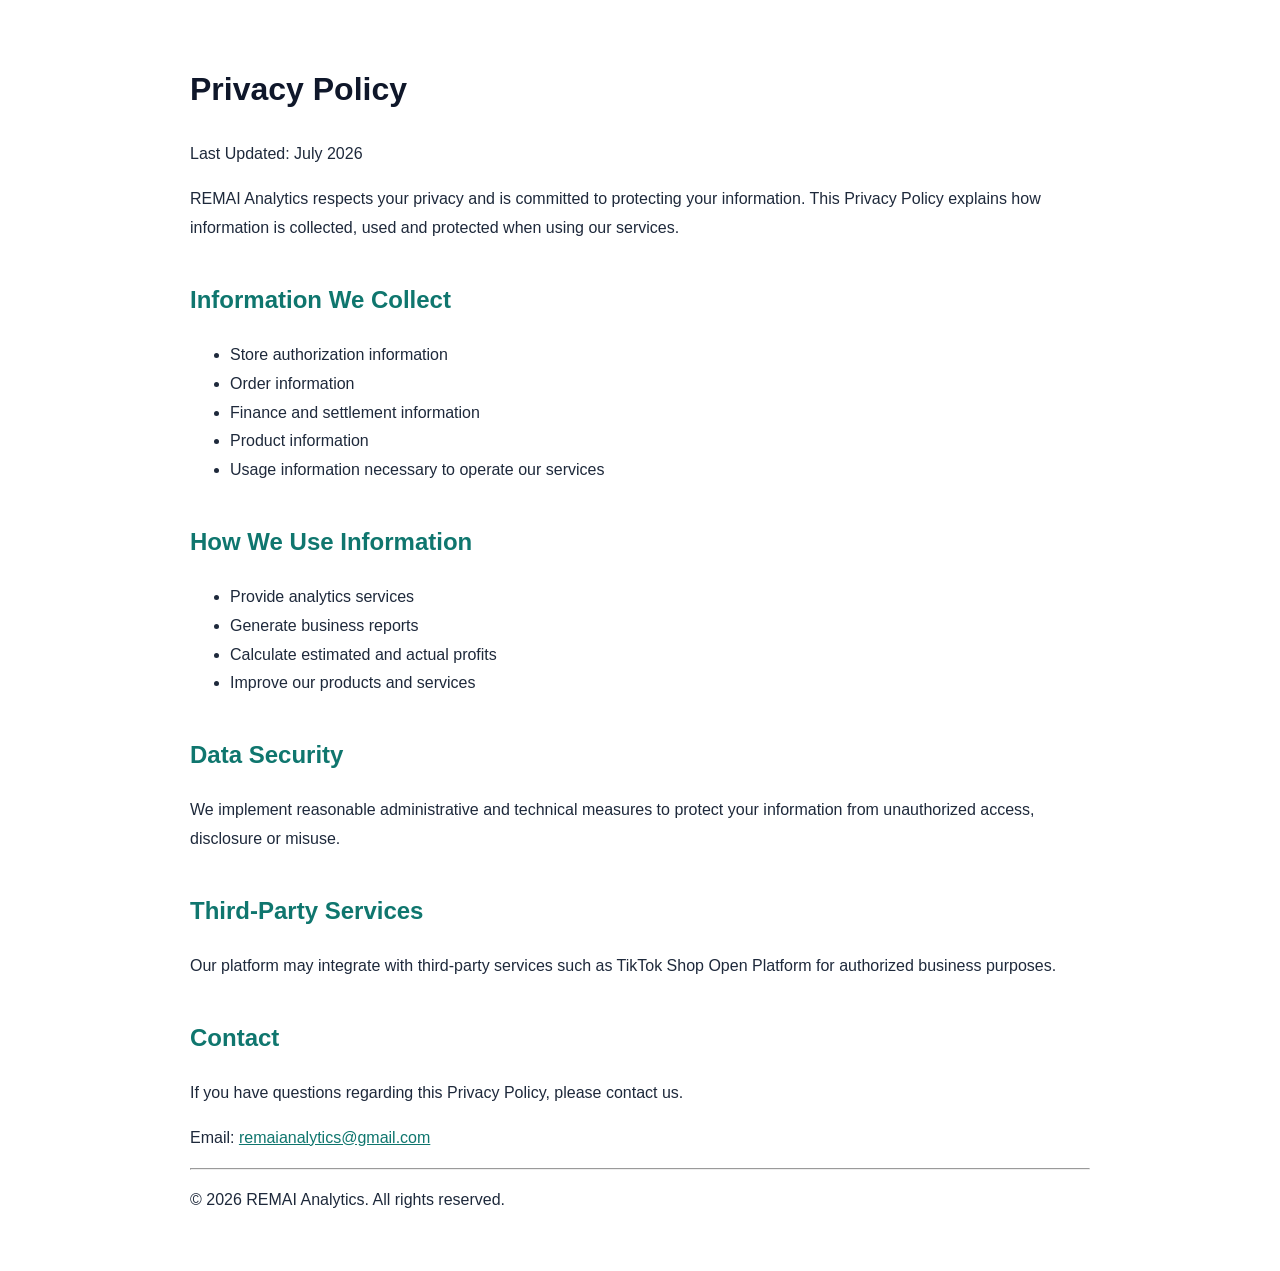
==== privacy.html @ 5edc27c2 "Create privacy.html Add Privacy Policy" ====
<!DOCTYPE html>
<html lang="en">
<head>
<meta charset="UTF-8">
<meta name="viewport" content="width=device-width, initial-scale=1.0">
<title>Privacy Policy | REMAI Analytics</title>

<style>
body{
    font-family:Arial,Helvetica,sans-serif;
    max-width:900px;
    margin:auto;
    padding:40px;
    line-height:1.8;
    color:#1e293b;
}
h1{
    color:#0f172a;
}
h2{
    margin-top:35px;
    color:#0f766e;
}
a{
    color:#0f766e;
}
</style>

</head>

<body>

<h1>Privacy Policy</h1>

<p>
Last Updated: July 2026
</p>

<p>
REMAI Analytics respects your privacy and is committed to protecting your information.
This Privacy Policy explains how information is collected, used and protected when using our services.
</p>

<h2>Information We Collect</h2>

<ul>
<li>Store authorization information</li>
<li>Order information</li>
<li>Finance and settlement information</li>
<li>Product information</li>
<li>Usage information necessary to operate our services</li>
</ul>

<h2>How We Use Information</h2>

<ul>
<li>Provide analytics services</li>
<li>Generate business reports</li>
<li>Calculate estimated and actual profits</li>
<li>Improve our products and services</li>
</ul>

<h2>Data Security</h2>

<p>
We implement reasonable administrative and technical measures to protect your information from unauthorized access, disclosure or misuse.
</p>

<h2>Third-Party Services</h2>

<p>
Our platform may integrate with third-party services such as TikTok Shop Open Platform for authorized business purposes.
</p>

<h2>Contact</h2>

<p>
If you have questions regarding this Privacy Policy, please contact us.
</p>

<p>
Email:
<a href="mailto:remaianalytics@gmail.com">
remaianalytics@gmail.com
</a>
</p>

<hr>

<p>
© 2026 REMAI Analytics. All rights reserved.
</p>

</body>
</html>
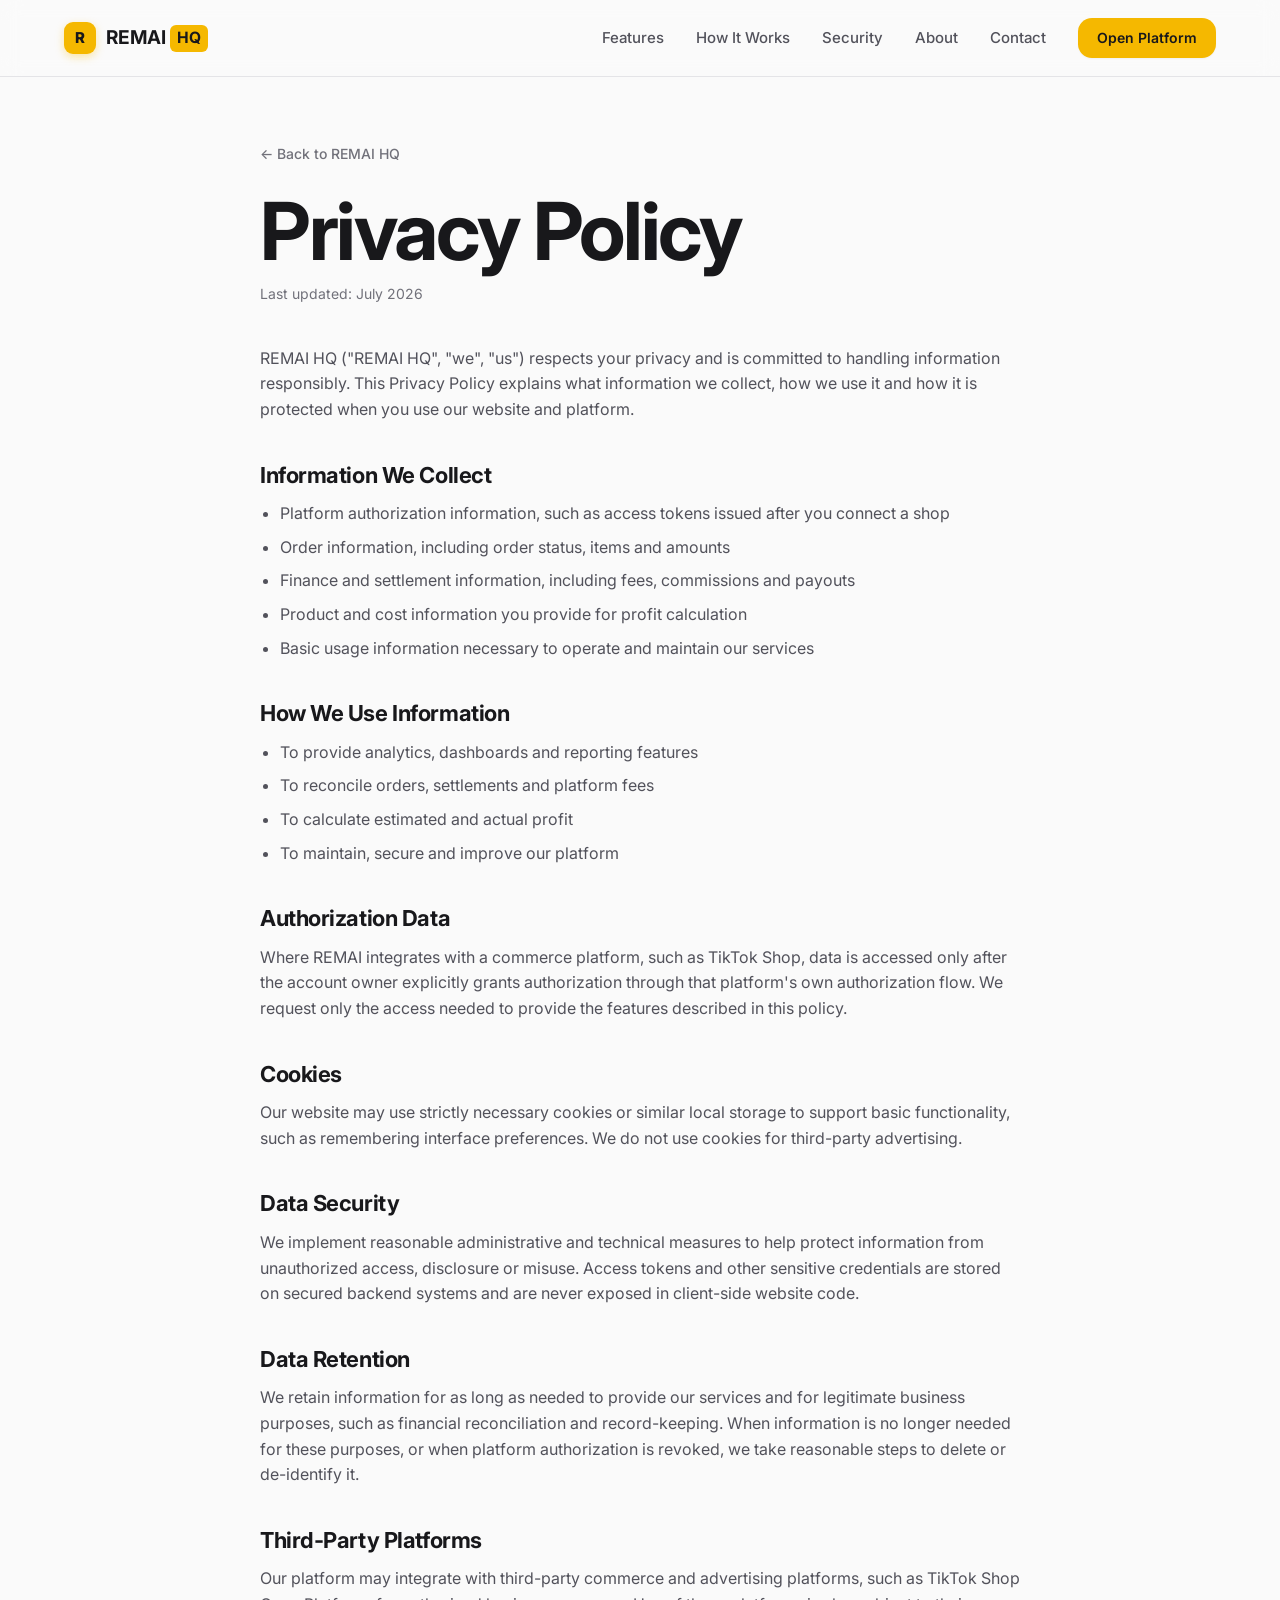
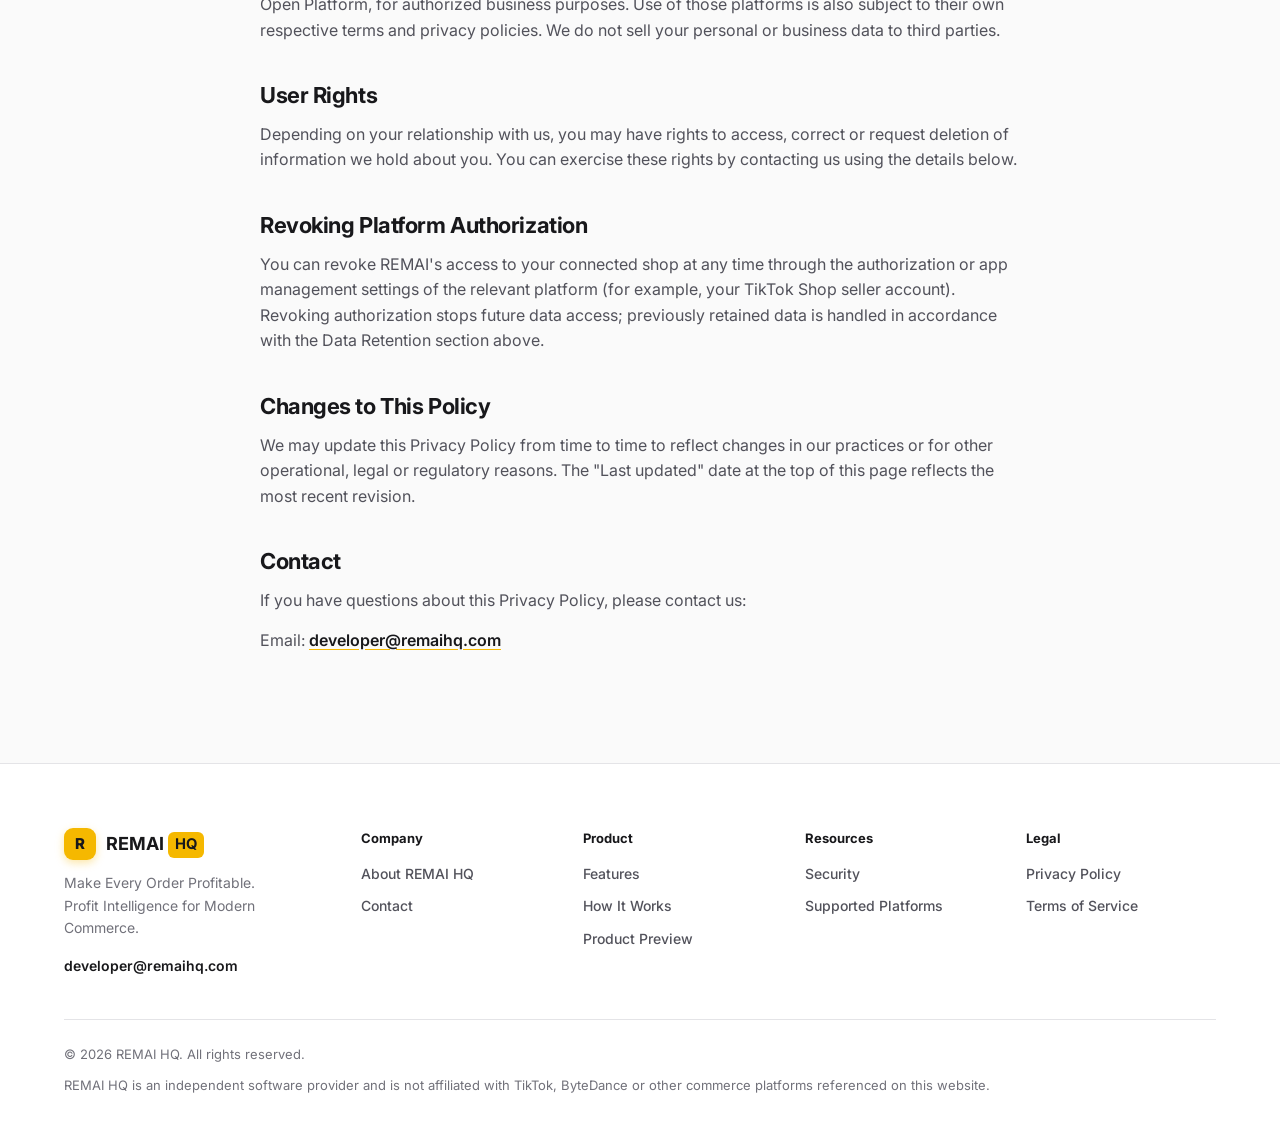
==== commit 45f1db34: "Redesign REMAI HQ corporate website" ====
--- a/privacy.html
+++ b/privacy.html
@@ -1,95 +1,206 @@
 <!DOCTYPE html>
 <html lang="en">
 <head>
-<meta charset="UTF-8">
-<meta name="viewport" content="width=device-width, initial-scale=1.0">
-<title>Privacy Policy | REMAI Analytics</title>
-
-<style>
-body{
-    font-family:Arial,Helvetica,sans-serif;
-    max-width:900px;
-    margin:auto;
-    padding:40px;
-    line-height:1.8;
-    color:#1e293b;
-}
-h1{
-    color:#0f172a;
-}
-h2{
-    margin-top:35px;
-    color:#0f766e;
-}
-a{
-    color:#0f766e;
-}
-</style>
-
+  <meta charset="UTF-8">
+  <meta name="viewport" content="width=device-width, initial-scale=1.0">
+
+  <title>Privacy Policy | REMAI HQ</title>
+  <meta name="description" content="How REMAI HQ collects, uses and protects information, including data accessed through authorized platform integrations.">
+
+  <link rel="canonical" href="https://remaihq.com/privacy.html">
+  <meta name="theme-color" content="#FAFAFA">
+  <link rel="icon" type="image/svg+xml" href="assets/img/favicon.svg">
+
+  <meta property="og:title" content="Privacy Policy | REMAI HQ">
+  <meta property="og:description" content="How REMAI HQ collects, uses and protects information, including data accessed through authorized platform integrations.">
+  <meta property="og:url" content="https://remaihq.com/privacy.html">
+  <meta property="og:type" content="website">
+  <meta property="og:site_name" content="REMAI HQ">
+
+  <link rel="preconnect" href="https://fonts.googleapis.com">
+  <link rel="preconnect" href="https://fonts.gstatic.com" crossorigin>
+  <link href="https://fonts.googleapis.com/css2?family=Inter:wght@400;500;600;700&display=swap" rel="stylesheet">
+
+  <link rel="stylesheet" href="assets/css/styles.css">
 </head>
-
 <body>
 
-<h1>Privacy Policy</h1>
-
-<p>
-Last Updated: July 2026
-</p>
-
-<p>
-REMAI Analytics respects your privacy and is committed to protecting your information.
-This Privacy Policy explains how information is collected, used and protected when using our services.
-</p>
-
-<h2>Information We Collect</h2>
-
-<ul>
-<li>Store authorization information</li>
-<li>Order information</li>
-<li>Finance and settlement information</li>
-<li>Product information</li>
-<li>Usage information necessary to operate our services</li>
-</ul>
-
-<h2>How We Use Information</h2>
-
-<ul>
-<li>Provide analytics services</li>
-<li>Generate business reports</li>
-<li>Calculate estimated and actual profits</li>
-<li>Improve our products and services</li>
-</ul>
-
-<h2>Data Security</h2>
-
-<p>
-We implement reasonable administrative and technical measures to protect your information from unauthorized access, disclosure or misuse.
-</p>
-
-<h2>Third-Party Services</h2>
-
-<p>
-Our platform may integrate with third-party services such as TikTok Shop Open Platform for authorized business purposes.
-</p>
-
-<h2>Contact</h2>
-
-<p>
-If you have questions regarding this Privacy Policy, please contact us.
-</p>
-
-<p>
-Email:
-<a href="mailto:remaianalytics@gmail.com">
-remaianalytics@gmail.com
-</a>
-</p>
-
-<hr>
-
-<p>
-© 2026 REMAI Analytics. All rights reserved.
-</p>
-
+  <header class="site-header">
+    <div class="container navbar">
+      <a href="index.html" class="brand" aria-label="REMAI HQ home">
+        <span class="brand-mark" aria-hidden="true"><span>R</span></span>
+        <span><span class="brand-word-remai">REMAI</span> <span class="brand-word-hq">HQ</span></span>
+      </a>
+
+      <nav class="nav-links" data-nav-links data-open="false" aria-label="Primary">
+        <a href="index.html#features">Features</a>
+        <a href="index.html#how-it-works">How It Works</a>
+        <a href="index.html#security">Security</a>
+        <a href="index.html#about">About</a>
+        <a href="index.html#contact">Contact</a>
+        <a href="index.html#contact" class="btn btn-primary btn-sm">Open Platform</a>
+      </nav>
+
+      <button class="nav-toggle" data-nav-toggle type="button" aria-label="Toggle navigation menu" aria-expanded="false">
+        <svg viewBox="0 0 24 24" fill="none" stroke="currentColor" stroke-width="1.75" stroke-linecap="round" aria-hidden="true">
+          <path d="M3 6h18M3 12h18M3 18h18"/>
+        </svg>
+      </button>
+    </div>
+  </header>
+
+  <main class="legal-main">
+    <div class="container">
+      <div class="legal-header">
+        <a href="index.html" class="legal-back">&larr; Back to REMAI HQ</a>
+        <h1>Privacy Policy</h1>
+        <p class="legal-updated">Last updated: July 2026</p>
+      </div>
+
+      <div class="legal-body">
+        <p>
+          REMAI HQ ("REMAI HQ", "we", "us") respects your privacy and is committed to handling
+          information responsibly. This Privacy Policy explains what information we collect, how we
+          use it and how it is protected when you use our website and platform.
+        </p>
+
+        <h2>Information We Collect</h2>
+        <ul>
+          <li>Platform authorization information, such as access tokens issued after you connect a shop</li>
+          <li>Order information, including order status, items and amounts</li>
+          <li>Finance and settlement information, including fees, commissions and payouts</li>
+          <li>Product and cost information you provide for profit calculation</li>
+          <li>Basic usage information necessary to operate and maintain our services</li>
+        </ul>
+
+        <h2>How We Use Information</h2>
+        <ul>
+          <li>To provide analytics, dashboards and reporting features</li>
+          <li>To reconcile orders, settlements and platform fees</li>
+          <li>To calculate estimated and actual profit</li>
+          <li>To maintain, secure and improve our platform</li>
+        </ul>
+
+        <h2>Authorization Data</h2>
+        <p>
+          Where REMAI integrates with a commerce platform, such as TikTok Shop, data is accessed only
+          after the account owner explicitly grants authorization through that platform's own
+          authorization flow. We request only the access needed to provide the features described in
+          this policy.
+        </p>
+
+        <h2>Cookies</h2>
+        <p>
+          Our website may use strictly necessary cookies or similar local storage to support basic
+          functionality, such as remembering interface preferences. We do not use cookies for
+          third-party advertising.
+        </p>
+
+        <h2>Data Security</h2>
+        <p>
+          We implement reasonable administrative and technical measures to help protect information
+          from unauthorized access, disclosure or misuse. Access tokens and other sensitive credentials
+          are stored on secured backend systems and are never exposed in client-side website code.
+        </p>
+
+        <h2>Data Retention</h2>
+        <p>
+          We retain information for as long as needed to provide our services and for legitimate
+          business purposes, such as financial reconciliation and record-keeping. When information is
+          no longer needed for these purposes, or when platform authorization is revoked, we take
+          reasonable steps to delete or de-identify it.
+        </p>
+
+        <h2>Third-Party Platforms</h2>
+        <p>
+          Our platform may integrate with third-party commerce and advertising platforms, such as
+          TikTok Shop Open Platform, for authorized business purposes. Use of those platforms is also
+          subject to their own respective terms and privacy policies. We do not sell your personal or
+          business data to third parties.
+        </p>
+
+        <h2>User Rights</h2>
+        <p>
+          Depending on your relationship with us, you may have rights to access, correct or request
+          deletion of information we hold about you. You can exercise these rights by contacting us
+          using the details below.
+        </p>
+
+        <h2>Revoking Platform Authorization</h2>
+        <p>
+          You can revoke REMAI's access to your connected shop at any time through the authorization or
+          app management settings of the relevant platform (for example, your TikTok Shop seller
+          account). Revoking authorization stops future data access; previously retained data is
+          handled in accordance with the Data Retention section above.
+        </p>
+
+        <h2>Changes to This Policy</h2>
+        <p>
+          We may update this Privacy Policy from time to time to reflect changes in our practices or
+          for other operational, legal or regulatory reasons. The "Last updated" date at the top of this
+          page reflects the most recent revision.
+        </p>
+
+        <h2>Contact</h2>
+        <p>If you have questions about this Privacy Policy, please contact us:</p>
+        <p>Email: <a href="mailto:developer@remaihq.com">developer@remaihq.com</a></p>
+      </div>
+    </div>
+  </main>
+
+  <footer class="site-footer">
+    <div class="container">
+      <div class="footer-top">
+        <div>
+          <div class="footer-brand-word">
+            <span class="brand-mark" aria-hidden="true"><span>R</span></span>
+            <span><span class="brand-word-remai">REMAI</span> <span class="brand-word-hq">HQ</span></span>
+          </div>
+          <div class="footer-tagline">Make Every Order Profitable.<br>Profit Intelligence for Modern Commerce.</div>
+          <a href="mailto:developer@remaihq.com" class="footer-email">developer@remaihq.com</a>
+        </div>
+
+        <div>
+          <div class="footer-col-title">Company</div>
+          <nav class="footer-col-links" aria-label="Company">
+            <a href="index.html#about">About REMAI HQ</a>
+            <a href="index.html#contact">Contact</a>
+          </nav>
+        </div>
+
+        <div>
+          <div class="footer-col-title">Product</div>
+          <nav class="footer-col-links" aria-label="Product">
+            <a href="index.html#features">Features</a>
+            <a href="index.html#how-it-works">How It Works</a>
+            <a href="index.html#preview">Product Preview</a>
+          </nav>
+        </div>
+
+        <div>
+          <div class="footer-col-title">Resources</div>
+          <nav class="footer-col-links" aria-label="Resources">
+            <a href="index.html#security">Security</a>
+            <a href="index.html#platforms">Supported Platforms</a>
+          </nav>
+        </div>
+
+        <div>
+          <div class="footer-col-title">Legal</div>
+          <nav class="footer-col-links" aria-label="Legal">
+            <a href="privacy.html">Privacy Policy</a>
+            <a href="terms.html">Terms of Service</a>
+          </nav>
+        </div>
+      </div>
+
+      <div class="footer-bottom">
+        <p>&copy; <span data-current-year>2026</span> REMAI HQ. All rights reserved.</p>
+        <p>REMAI HQ is an independent software provider and is not affiliated with TikTok, ByteDance or other commerce platforms referenced on this website.</p>
+      </div>
+    </div>
+  </footer>
+
+  <script src="assets/js/main.js"></script>
 </body>
 </html>
--- a/assets/css/styles.css
+++ b/assets/css/styles.css
@@ -0,0 +1,1410 @@
+/* ==========================================================================
+   REMAI HQ — Design system
+   Pure CSS, no build step. Variables drive the whole visual system.
+   ========================================================================== */
+
+:root {
+  /* Color */
+  --color-primary: #F5B800;
+  --color-primary-hover: #DFA700;
+  --color-primary-soft: #FFF7D6;
+
+  --color-text: #18181B;
+  --color-text-secondary: #52525B;
+  --color-text-muted: #71717A;
+
+  --color-background: #FAFAFA;
+  --color-surface: #FFFFFF;
+  --color-surface-secondary: #F4F4F5;
+
+  --color-border: #E4E4E7;
+  --color-border-strong: #D4D4D8;
+
+  --color-success: #16A34A;
+  --color-warning: #F59E0B;
+  --color-danger: #DC2626;
+
+  /* Type */
+  --font-sans: "Inter", system-ui, -apple-system, BlinkMacSystemFont, "Segoe UI", sans-serif;
+
+  /* Shape */
+  --radius-control: 10px;
+  --radius-button: 14px;
+  --radius-card: 18px;
+
+  /* Elevation */
+  --shadow-card: 0 10px 30px rgba(24, 24, 27, 0.06);
+
+  /* Motion */
+  --ease-standard: cubic-bezier(0.4, 0, 0.2, 1);
+  --duration-fast: 150ms;
+  --duration-base: 220ms;
+
+  /* Layout */
+  --container-max: 1200px;
+  --section-padding: 96px;
+  --section-padding-tight: 72px;
+  --section-padding-mobile: 72px;
+}
+
+/* ---------- Reset ---------- */
+
+*,
+*::before,
+*::after {
+  box-sizing: border-box;
+  margin: 0;
+  padding: 0;
+}
+
+html {
+  scroll-behavior: smooth;
+  -webkit-text-size-adjust: 100%;
+}
+
+@media (prefers-reduced-motion: reduce) {
+  html {
+    scroll-behavior: auto;
+  }
+
+  *,
+  *::before,
+  *::after {
+    animation-duration: 0.01ms !important;
+    animation-iteration-count: 1 !important;
+    transition-duration: 0.01ms !important;
+    scroll-behavior: auto !important;
+  }
+}
+
+body {
+  font-family: var(--font-sans);
+  color: var(--color-text);
+  background: var(--color-background);
+  line-height: 1.6;
+  font-size: 16px;
+  overflow-x: hidden;
+}
+
+img,
+svg {
+  display: block;
+  max-width: 100%;
+}
+
+a {
+  color: inherit;
+  text-decoration: none;
+}
+
+ul {
+  list-style: none;
+}
+
+button {
+  font-family: inherit;
+  cursor: pointer;
+}
+
+:focus-visible {
+  outline: 2px solid var(--color-primary-hover);
+  outline-offset: 2px;
+  border-radius: 4px;
+}
+
+/* ---------- Reveal-on-scroll ---------- */
+
+[data-animate] {
+  opacity: 0;
+  transform: translateY(16px);
+  transition: opacity var(--duration-base) var(--ease-standard), transform var(--duration-base) var(--ease-standard);
+}
+
+[data-animate].is-visible {
+  opacity: 1;
+  transform: none;
+}
+
+.card-grid-2 [data-animate]:nth-child(2),
+.card-grid-3 [data-animate]:nth-child(2),
+.card-grid-4 [data-animate]:nth-child(2) { transition-delay: 60ms; }
+.card-grid-2 [data-animate]:nth-child(3),
+.card-grid-3 [data-animate]:nth-child(3),
+.card-grid-4 [data-animate]:nth-child(3) { transition-delay: 120ms; }
+.card-grid-2 [data-animate]:nth-child(4),
+.card-grid-4 [data-animate]:nth-child(4) { transition-delay: 180ms; }
+.card-grid-4 [data-animate]:nth-child(5) { transition-delay: 240ms; }
+.card-grid-4 [data-animate]:nth-child(6) { transition-delay: 300ms; }
+.card-grid-4 [data-animate]:nth-child(7) { transition-delay: 360ms; }
+.card-grid-4 [data-animate]:nth-child(8) { transition-delay: 420ms; }
+
+@media (prefers-reduced-motion: reduce) {
+  [data-animate] {
+    opacity: 1;
+    transform: none;
+  }
+}
+
+.container {
+  width: 100%;
+  max-width: var(--container-max);
+  margin: 0 auto;
+  padding: 0 24px;
+}
+
+section {
+  padding: var(--section-padding) 0;
+}
+
+section.section-tight {
+  padding: var(--section-padding-tight) 0;
+}
+
+@media (max-width: 768px) {
+  section,
+  section.section-tight {
+    padding: var(--section-padding-mobile) 0;
+  }
+}
+
+.section-surface {
+  background: var(--color-surface);
+}
+
+.section-tint {
+  background: var(--color-surface-secondary);
+}
+
+.eyebrow {
+  display: inline-flex;
+  align-items: center;
+  gap: 8px;
+  padding: 7px 14px;
+  margin-bottom: 20px;
+  color: var(--color-text);
+  background: var(--color-primary-soft);
+  border-radius: 999px;
+  font-size: 13px;
+  font-weight: 600;
+  letter-spacing: 0.02em;
+}
+
+.section-heading {
+  max-width: 720px;
+  margin: 0 auto 56px;
+  text-align: center;
+}
+
+.section-heading .eyebrow {
+  margin-left: auto;
+  margin-right: auto;
+}
+
+.section-heading p {
+  margin-top: 16px;
+  color: var(--color-text-secondary);
+  font-size: 18px;
+}
+
+h1,
+h2,
+h3,
+h4 {
+  font-weight: 700;
+  letter-spacing: -0.02em;
+  color: var(--color-text);
+}
+
+h1 {
+  font-size: clamp(48px, 7vw, 80px);
+  line-height: 1.05;
+  letter-spacing: -0.03em;
+}
+
+h2 {
+  font-size: clamp(32px, 5vw, 52px);
+  line-height: 1.12;
+}
+
+h3 {
+  font-size: 20px;
+  line-height: 1.3;
+}
+
+p {
+  color: var(--color-text-secondary);
+}
+
+/* ---------- Buttons ---------- */
+
+.btn {
+  display: inline-flex;
+  align-items: center;
+  justify-content: center;
+  gap: 8px;
+  height: 48px;
+  padding: 0 24px;
+  border-radius: var(--radius-button);
+  border: 1px solid transparent;
+  font-size: 15px;
+  font-weight: 600;
+  white-space: nowrap;
+  box-shadow: 0 1px 2px rgba(24, 24, 27, 0.04);
+  transition: transform var(--duration-fast) var(--ease-standard),
+    background-color var(--duration-fast) var(--ease-standard),
+    border-color var(--duration-fast) var(--ease-standard),
+    box-shadow var(--duration-fast) var(--ease-standard);
+}
+
+.btn:active {
+  transform: translateY(0);
+}
+
+.btn-primary {
+  color: var(--color-text);
+  background: var(--color-primary);
+}
+
+.btn-primary:hover {
+  background: var(--color-primary-hover);
+  transform: translateY(-2px);
+  box-shadow: 0 12px 24px rgba(223, 167, 0, 0.32);
+}
+
+.btn-secondary {
+  color: var(--color-text);
+  background: var(--color-surface);
+  border-color: var(--color-border-strong);
+}
+
+.btn-secondary:hover {
+  border-color: var(--color-text-muted);
+  transform: translateY(-2px);
+  box-shadow: 0 10px 22px rgba(24, 24, 27, 0.09);
+}
+
+.btn-sm {
+  height: 40px;
+  padding: 0 18px;
+  font-size: 14px;
+}
+
+/* ---------- Header / Nav ---------- */
+
+.site-header {
+  position: sticky;
+  top: 0;
+  z-index: 100;
+  background: rgba(250, 250, 250, 0.82);
+  backdrop-filter: blur(10px);
+  -webkit-backdrop-filter: blur(10px);
+  border-bottom: 1px solid var(--color-border);
+}
+
+.navbar {
+  display: flex;
+  align-items: center;
+  justify-content: space-between;
+  gap: 20px;
+  min-height: 76px;
+}
+
+.brand {
+  display: flex;
+  align-items: center;
+  gap: 10px;
+  font-size: 19px;
+  font-weight: 700;
+  letter-spacing: -0.01em;
+  transition: opacity var(--duration-fast) var(--ease-standard);
+}
+
+.brand:hover {
+  opacity: 0.85;
+}
+
+.brand-mark {
+  width: 32px;
+  height: 32px;
+  border-radius: 9px;
+  background: var(--color-primary);
+  display: grid;
+  place-items: center;
+  flex-shrink: 0;
+  box-shadow: 0 3px 8px rgba(245, 184, 0, 0.35);
+}
+
+.brand-mark span {
+  color: var(--color-text);
+  font-size: 15px;
+  font-weight: 800;
+}
+
+.brand-word-remai {
+  color: var(--color-text);
+}
+
+.brand-word-hq {
+  display: inline-flex;
+  align-items: center;
+  padding: 1px 7px;
+  color: var(--color-text);
+  background: var(--color-primary);
+  border-radius: 6px;
+  font-size: 0.82em;
+  vertical-align: middle;
+}
+
+.nav-links {
+  display: flex;
+  align-items: center;
+  gap: 32px;
+}
+
+.nav-links a:not(.btn) {
+  color: var(--color-text-secondary);
+  font-size: 15px;
+  font-weight: 500;
+  transition: color 0.15s ease;
+}
+
+.nav-links a:not(.btn):hover {
+  color: var(--color-text);
+}
+
+.nav-actions {
+  display: flex;
+  align-items: center;
+  gap: 28px;
+}
+
+.nav-toggle {
+  display: none;
+  align-items: center;
+  justify-content: center;
+  width: 42px;
+  height: 42px;
+  background: transparent;
+  border: 1px solid var(--color-border);
+  border-radius: var(--radius-control);
+}
+
+.nav-toggle svg {
+  width: 20px;
+  height: 20px;
+}
+
+@media (max-width: 900px) {
+  .nav-links {
+    position: absolute;
+    top: 76px;
+    left: 0;
+    right: 0;
+    flex-direction: column;
+    align-items: stretch;
+    gap: 2px;
+    padding: 12px;
+    background: var(--color-surface);
+    border-bottom: 1px solid var(--color-border);
+    box-shadow: var(--shadow-card);
+    transform-origin: top;
+    transform: scaleY(0);
+    opacity: 0;
+    pointer-events: none;
+    transition: transform 0.18s ease, opacity 0.18s ease;
+  }
+
+  .nav-links[data-open="true"] {
+    transform: scaleY(1);
+    opacity: 1;
+    pointer-events: auto;
+  }
+
+  .nav-links a:not(.btn) {
+    padding: 12px 10px;
+    border-radius: var(--radius-control);
+  }
+
+  .nav-links a:not(.btn):hover {
+    background: var(--color-surface-secondary);
+  }
+
+  .nav-links .btn {
+    margin: 8px 10px 4px;
+  }
+
+  .nav-toggle {
+    display: inline-flex;
+  }
+}
+
+/* ---------- Hero ---------- */
+
+.hero {
+  position: relative;
+  padding-top: 88px;
+  overflow: hidden;
+}
+
+.hero::before,
+.hero::after {
+  content: "";
+  position: absolute;
+  z-index: 0;
+  pointer-events: none;
+}
+
+.hero::before {
+  inset: 0;
+  background-image:
+    radial-gradient(circle at 84% 6%, rgba(245, 184, 0, 0.13), transparent 40%),
+    radial-gradient(circle at 4% 65%, rgba(24, 24, 27, 0.05), transparent 46%),
+    linear-gradient(160deg, rgba(245, 184, 0, 0.05), transparent 60%),
+    linear-gradient(var(--color-border) 1px, transparent 1px),
+    linear-gradient(90deg, var(--color-border) 1px, transparent 1px);
+  background-size: auto, auto, auto, 64px 64px, 64px 64px;
+  -webkit-mask-image: linear-gradient(to bottom, black, transparent 85%);
+  mask-image: linear-gradient(to bottom, black, transparent 85%);
+  opacity: 0.55;
+}
+
+.hero::after {
+  top: -40px;
+  right: -60px;
+  width: 55%;
+  height: 70%;
+  background-image: radial-gradient(rgba(24, 24, 27, 0.09) 1px, transparent 1px);
+  background-size: 16px 16px;
+  -webkit-mask-image: radial-gradient(circle at 75% 20%, black, transparent 70%);
+  mask-image: radial-gradient(circle at 75% 20%, black, transparent 70%);
+  opacity: 0.4;
+}
+
+.hero-grid {
+  position: relative;
+  z-index: 1;
+  display: grid;
+  grid-template-columns: 1.05fr 0.95fr;
+  align-items: center;
+  gap: 56px;
+}
+
+.hero-copy .eyebrow {
+  margin-bottom: 18px;
+}
+
+.hero-copy h1 {
+  margin-bottom: 26px;
+}
+
+.hero-copy p.lede {
+  max-width: 560px;
+  margin: 0 0 40px;
+  font-size: 18px;
+  line-height: 1.65;
+  color: var(--color-text-secondary);
+}
+
+.hero-actions {
+  display: flex;
+  flex-wrap: wrap;
+  gap: 12px;
+  margin-bottom: 30px;
+}
+
+.hero-note {
+  display: flex;
+  align-items: center;
+  gap: 8px;
+  color: var(--color-text-muted);
+  font-size: 14px;
+}
+
+.hero-note::before {
+  content: "";
+  width: 6px;
+  height: 6px;
+  border-radius: 50%;
+  background: var(--color-primary);
+  flex-shrink: 0;
+}
+
+/* ---------- Dashboard preview (hero) ---------- */
+
+.dashboard-card {
+  position: relative;
+  padding: 20px;
+  background: var(--color-text);
+  border-radius: 22px;
+  box-shadow: 0 30px 60px rgba(24, 24, 27, 0.18);
+}
+
+.dashboard-chrome {
+  display: flex;
+  align-items: center;
+  justify-content: space-between;
+  margin-bottom: 16px;
+}
+
+.dashboard-dots {
+  display: flex;
+  gap: 6px;
+}
+
+.dashboard-dots span {
+  width: 9px;
+  height: 9px;
+  border-radius: 50%;
+  background: rgba(255, 255, 255, 0.22);
+}
+
+.dashboard-tag {
+  padding: 4px 10px;
+  color: var(--color-primary);
+  background: rgba(245, 184, 0, 0.14);
+  border-radius: 999px;
+  font-size: 11px;
+  font-weight: 700;
+  letter-spacing: 0.04em;
+  text-transform: uppercase;
+}
+
+.dashboard-panel {
+  padding: 20px;
+  background: var(--color-surface);
+  border-radius: 15px;
+}
+
+.dashboard-panel-title {
+  margin-bottom: 16px;
+  font-size: 15px;
+  font-weight: 700;
+  color: var(--color-text);
+}
+
+.metric-grid {
+  display: grid;
+  grid-template-columns: repeat(2, 1fr);
+  gap: 10px;
+}
+
+.metric-tile {
+  padding: 14px;
+  background: var(--color-surface-secondary);
+  border: 1px solid var(--color-border);
+  border-radius: 12px;
+}
+
+.metric-label {
+  color: var(--color-text-muted);
+  font-size: 11px;
+  font-weight: 600;
+  letter-spacing: 0.03em;
+  text-transform: uppercase;
+}
+
+.metric-value {
+  margin-top: 6px;
+  font-size: 19px;
+  font-weight: 700;
+  color: var(--color-text);
+}
+
+.metric-value.is-positive {
+  color: var(--color-success);
+}
+
+.metric-trend {
+  display: inline-flex;
+  align-items: center;
+  gap: 3px;
+  margin-top: 6px;
+  font-size: 12px;
+  font-weight: 700;
+}
+
+.metric-trend svg {
+  width: 11px;
+  height: 11px;
+}
+
+.metric-trend.is-good {
+  color: var(--color-success);
+}
+
+.metric-trend.is-bad {
+  color: var(--color-danger);
+}
+
+.metric-period {
+  display: inline-flex;
+  margin-top: 6px;
+  padding: 2px 8px;
+  color: var(--color-text-secondary);
+  background: var(--color-primary-soft);
+  border-radius: 999px;
+  font-size: 11px;
+  font-weight: 600;
+}
+
+.mini-chart {
+  display: flex;
+  align-items: flex-end;
+  gap: 6px;
+  height: 84px;
+  margin-top: 12px;
+  padding: 14px;
+  background: var(--color-surface-secondary);
+  border: 1px solid var(--color-border);
+  border-radius: 12px;
+}
+
+.mini-chart .bar {
+  flex: 1;
+  min-width: 6px;
+  background: var(--color-primary);
+  border-radius: 4px 4px 1px 1px;
+  opacity: 0.85;
+}
+
+.mini-chart .bar:last-child {
+  opacity: 1;
+}
+
+/* ---------- Value / capability cards ---------- */
+
+.card-grid-3 {
+  display: grid;
+  grid-template-columns: repeat(3, 1fr);
+  gap: 20px;
+}
+
+.card-grid-4 {
+  display: grid;
+  grid-template-columns: repeat(4, 1fr);
+  gap: 20px;
+}
+
+.card {
+  padding: 28px;
+  background: var(--color-surface);
+  border: 1px solid var(--color-border);
+  border-radius: var(--radius-card);
+  box-shadow: var(--shadow-card);
+  transition: transform 0.15s ease, box-shadow 0.15s ease;
+}
+
+.card:hover {
+  transform: translateY(-3px);
+  box-shadow: 0 16px 36px rgba(24, 24, 27, 0.09);
+}
+
+.card-icon {
+  width: 44px;
+  height: 44px;
+  display: grid;
+  place-items: center;
+  margin-bottom: 18px;
+  background: var(--color-primary-soft);
+  border-radius: 12px;
+  color: var(--color-text);
+  box-shadow: inset 0 0 0 1px rgba(245, 184, 0, 0.18);
+}
+
+.card-icon svg {
+  width: 22px;
+  height: 22px;
+}
+
+.card h3 {
+  margin-bottom: 8px;
+}
+
+.card p {
+  font-size: 15px;
+}
+
+/* ---------- How it works ---------- */
+
+.flow {
+  display: flex;
+  align-items: flex-start;
+}
+
+.flow-step {
+  position: relative;
+  flex: 1;
+  min-width: 0;
+  padding: 0 8px;
+  text-align: center;
+}
+
+.flow-connector {
+  position: relative;
+  flex: 0 0 44px;
+  height: 46px;
+  margin-top: 0;
+  display: flex;
+  align-items: center;
+  justify-content: center;
+}
+
+.flow-connector::before {
+  content: "";
+  position: absolute;
+  left: 0;
+  right: 0;
+  top: 50%;
+  height: 1px;
+  background: var(--color-border-strong);
+}
+
+.flow-connector svg {
+  position: relative;
+  z-index: 1;
+  width: 15px;
+  height: 15px;
+  padding: 2px;
+  background: var(--color-surface);
+  color: var(--color-border-strong);
+}
+
+.flow-node {
+  position: relative;
+  z-index: 1;
+  width: 46px;
+  height: 46px;
+  margin: 0 auto 18px;
+  display: grid;
+  place-items: center;
+  background: var(--color-surface);
+  border: 1px solid var(--color-border-strong);
+  border-radius: 50%;
+  font-weight: 700;
+  font-size: 15px;
+  color: var(--color-text);
+}
+
+.flow-step.is-core .flow-node {
+  color: var(--color-text);
+  background: var(--color-primary);
+  border-color: var(--color-primary);
+}
+
+.flow-step h4 {
+  margin-bottom: 8px;
+  font-size: 15px;
+  font-weight: 700;
+}
+
+.flow-step p {
+  font-size: 13px;
+  color: var(--color-text-muted);
+}
+
+@media (max-width: 900px) {
+  .flow {
+    flex-direction: column;
+    align-items: center;
+    max-width: 360px;
+    margin: 0 auto;
+  }
+
+  .flow-step {
+    width: 100%;
+    padding: 0;
+  }
+
+  .flow-connector {
+    flex: 0 0 32px;
+    width: 46px;
+    height: 32px;
+  }
+
+  .flow-connector::before {
+    left: 50%;
+    right: auto;
+    top: 0;
+    bottom: 0;
+    width: 1px;
+    height: 100%;
+  }
+
+  .flow-connector svg {
+    transform: rotate(90deg);
+  }
+}
+
+/* ---------- Product preview mock ---------- */
+
+.preview-shell {
+  display: grid;
+  grid-template-columns: 220px 1fr;
+  background: var(--color-surface);
+  border: 1px solid var(--color-border);
+  border-radius: var(--radius-card);
+  box-shadow: var(--shadow-card);
+  overflow: hidden;
+}
+
+.preview-sidebar {
+  padding: 20px 14px;
+  background: var(--color-surface-secondary);
+  border-right: 1px solid var(--color-border);
+}
+
+.preview-sidebar-item {
+  padding: 10px 12px;
+  margin-bottom: 4px;
+  border-radius: var(--radius-control);
+  font-size: 14px;
+  font-weight: 500;
+  color: var(--color-text-secondary);
+}
+
+.preview-sidebar-item.is-active {
+  color: var(--color-text);
+  background: var(--color-surface);
+  font-weight: 600;
+  box-shadow: var(--shadow-card);
+}
+
+.preview-main {
+  min-width: 0;
+  padding: 22px;
+}
+
+.preview-toolbar {
+  display: flex;
+  flex-wrap: wrap;
+  gap: 10px;
+  margin-bottom: 20px;
+}
+
+.preview-chip {
+  padding: 8px 14px;
+  background: var(--color-surface-secondary);
+  border: 1px solid var(--color-border);
+  border-radius: 999px;
+  font-size: 13px;
+  font-weight: 500;
+  color: var(--color-text-secondary);
+}
+
+.preview-grid {
+  display: grid;
+  grid-template-columns: repeat(4, 1fr);
+  gap: 12px;
+}
+
+.preview-tile {
+  padding: 16px;
+  background: var(--color-surface);
+  border: 1px solid var(--color-border);
+  border-radius: 14px;
+}
+
+.preview-tile.span-2 {
+  grid-column: span 2;
+}
+
+.preview-health {
+  display: flex;
+  align-items: center;
+  gap: 14px;
+  grid-column: 1 / -1;
+  padding: 18px;
+  background: var(--color-primary-soft);
+  border: 1px solid var(--color-border);
+  border-radius: 14px;
+}
+
+.preview-health-ring {
+  width: 52px;
+  height: 52px;
+  border-radius: 50%;
+  flex-shrink: 0;
+  background: conic-gradient(var(--color-primary-hover) 0 78%, rgba(24, 24, 27, 0.08) 0 100%);
+  display: grid;
+  place-items: center;
+}
+
+.preview-health-ring span {
+  width: 38px;
+  height: 38px;
+  border-radius: 50%;
+  background: var(--color-surface);
+  display: grid;
+  place-items: center;
+  font-size: 12px;
+  font-weight: 700;
+  color: var(--color-text);
+}
+
+.preview-health-label {
+  font-size: 13px;
+  font-weight: 600;
+  color: var(--color-text-secondary);
+}
+
+.preview-health-value {
+  font-size: 15px;
+  font-weight: 700;
+  color: var(--color-text);
+}
+
+.sparkline {
+  margin-top: 8px;
+}
+
+.sparkline svg {
+  width: 100%;
+  height: 22px;
+}
+
+.preview-table-wrap {
+  margin-top: 12px;
+  padding: 16px;
+  background: var(--color-surface);
+  border: 1px solid var(--color-border);
+  border-radius: 14px;
+  overflow-x: auto;
+}
+
+.preview-table-title {
+  margin-bottom: 12px;
+  font-size: 13px;
+  font-weight: 700;
+  color: var(--color-text);
+}
+
+.preview-table {
+  width: 100%;
+  min-width: 480px;
+  border-collapse: collapse;
+  font-size: 13px;
+}
+
+.preview-table th {
+  padding: 0 10px 10px;
+  text-align: left;
+  color: var(--color-text-muted);
+  font-size: 11px;
+  font-weight: 600;
+  letter-spacing: 0.03em;
+  text-transform: uppercase;
+  border-bottom: 1px solid var(--color-border);
+}
+
+.preview-table td {
+  padding: 10px;
+  color: var(--color-text-secondary);
+  border-bottom: 1px solid var(--color-border);
+  white-space: nowrap;
+}
+
+.preview-table tr:last-child td {
+  border-bottom: none;
+}
+
+.preview-table td:first-child,
+.preview-table td:nth-child(3) {
+  color: var(--color-text);
+  font-weight: 600;
+}
+
+.status-pill {
+  display: inline-flex;
+  align-items: center;
+  padding: 3px 10px;
+  border-radius: 999px;
+  font-size: 12px;
+  font-weight: 600;
+}
+
+.status-pill.is-good {
+  color: var(--color-success);
+  background: rgba(22, 163, 74, 0.1);
+}
+
+.status-pill.is-warn {
+  color: #92650a;
+  background: rgba(245, 184, 0, 0.16);
+}
+
+.status-pill.is-bad {
+  color: var(--color-danger);
+  background: rgba(220, 38, 38, 0.1);
+}
+
+.preview-caption {
+  margin-top: 20px;
+  text-align: center;
+  font-size: 15px;
+  color: var(--color-text-muted);
+}
+
+@media (max-width: 900px) {
+  .preview-shell {
+    grid-template-columns: 1fr;
+  }
+
+  .preview-sidebar {
+    display: flex;
+    flex-wrap: wrap;
+    gap: 6px;
+    border-right: none;
+    border-bottom: 1px solid var(--color-border);
+  }
+
+  .preview-sidebar-item {
+    margin-bottom: 0;
+  }
+
+  .preview-grid {
+    grid-template-columns: repeat(2, 1fr);
+  }
+
+  .preview-tile.span-2 {
+    grid-column: span 2;
+  }
+}
+
+@media (max-width: 480px) {
+  .preview-grid {
+    grid-template-columns: 1fr;
+  }
+
+  .preview-tile.span-2 {
+    grid-column: span 1;
+  }
+}
+
+/* ---------- Platform badges ---------- */
+
+.platform-row {
+  display: flex;
+  flex-wrap: wrap;
+  justify-content: center;
+  gap: 14px;
+  margin: 40px 0 32px;
+}
+
+.platform-badge {
+  display: inline-flex;
+  align-items: center;
+  gap: 8px;
+  padding: 12px 20px;
+  background: var(--color-surface);
+  border: 1px solid var(--color-border);
+  border-radius: 999px;
+  font-weight: 600;
+  font-size: 15px;
+}
+
+.platform-badge .future {
+  padding: 3px 9px;
+  color: var(--color-text-muted);
+  background: var(--color-surface-secondary);
+  border-radius: 999px;
+  font-size: 11px;
+  font-weight: 700;
+  letter-spacing: 0.03em;
+  text-transform: uppercase;
+}
+
+.centered-copy {
+  max-width: 720px;
+  margin: 0 auto;
+  text-align: center;
+  font-size: 17px;
+}
+
+/* ---------- Security ---------- */
+
+.card-grid-2 {
+  display: grid;
+  grid-template-columns: repeat(2, 1fr);
+  gap: 20px;
+}
+
+.disclaimer-box {
+  margin-top: 40px;
+  padding: 22px 24px;
+  background: var(--color-surface);
+  border: 1px solid var(--color-border);
+  border-radius: var(--radius-card);
+}
+
+.disclaimer-box p {
+  font-size: 14px;
+  color: var(--color-text-muted);
+}
+
+/* ---------- About ---------- */
+
+.about-copy {
+  max-width: 760px;
+  margin: 0 auto;
+  text-align: center;
+}
+
+.about-copy p {
+  margin-top: 18px;
+  font-size: 17px;
+}
+
+.about-copy p:first-of-type {
+  margin-top: 0;
+}
+
+/* ---------- Final CTA ---------- */
+
+.cta-box {
+  padding: 64px 40px;
+  text-align: center;
+  background: var(--color-text);
+  border-radius: 24px;
+}
+
+.cta-box h2 {
+  color: var(--color-surface);
+}
+
+.cta-box p {
+  max-width: 620px;
+  margin: 18px auto 32px;
+  color: rgba(255, 255, 255, 0.68);
+}
+
+.cta-actions {
+  display: flex;
+  flex-wrap: wrap;
+  justify-content: center;
+  align-items: center;
+  gap: 16px;
+}
+
+.cta-email {
+  color: rgba(255, 255, 255, 0.85);
+  font-size: 15px;
+  font-weight: 500;
+}
+
+/* ---------- Footer ---------- */
+
+.site-footer {
+  padding: 64px 0 32px;
+  background: var(--color-surface);
+  border-top: 1px solid var(--color-border);
+}
+
+.footer-top {
+  display: grid;
+  grid-template-columns: 1.4fr repeat(4, 1fr);
+  gap: 32px;
+  padding-bottom: 40px;
+}
+
+.footer-brand-word {
+  display: flex;
+  align-items: center;
+  gap: 10px;
+  font-size: 18px;
+  font-weight: 700;
+}
+
+.footer-tagline {
+  margin-top: 12px;
+  font-size: 14px;
+  color: var(--color-text-muted);
+  max-width: 220px;
+}
+
+.footer-email {
+  display: inline-block;
+  margin-top: 16px;
+  font-size: 14px;
+  font-weight: 600;
+  color: var(--color-text);
+}
+
+.footer-email:hover {
+  color: var(--color-primary-hover);
+}
+
+.footer-col-title {
+  margin-bottom: 14px;
+  font-size: 13px;
+  font-weight: 700;
+  color: var(--color-text);
+}
+
+.footer-col-links {
+  display: flex;
+  flex-direction: column;
+  gap: 10px;
+}
+
+.footer-col-links a {
+  font-size: 14px;
+  font-weight: 500;
+  color: var(--color-text-secondary);
+  transition: color var(--duration-fast) var(--ease-standard);
+}
+
+.footer-col-links a:hover {
+  color: var(--color-text);
+}
+
+.footer-bottom {
+  padding-top: 24px;
+  border-top: 1px solid var(--color-border);
+  display: flex;
+  flex-direction: column;
+  gap: 10px;
+}
+
+.footer-bottom p {
+  font-size: 13px;
+  color: var(--color-text-muted);
+}
+
+@media (max-width: 900px) {
+  .footer-top {
+    grid-template-columns: 1fr 1fr;
+  }
+
+  .footer-tagline {
+    max-width: none;
+  }
+}
+
+@media (max-width: 600px) {
+  .footer-top {
+    grid-template-columns: 1fr;
+  }
+}
+
+/* ---------- Legal pages ---------- */
+
+.legal-main {
+  padding: 64px 0 var(--section-padding);
+}
+
+.legal-header {
+  max-width: 760px;
+  margin: 0 auto 40px;
+}
+
+.legal-back {
+  display: inline-flex;
+  align-items: center;
+  gap: 6px;
+  margin-bottom: 24px;
+  color: var(--color-text-muted);
+  font-size: 14px;
+  font-weight: 500;
+}
+
+.legal-back:hover {
+  color: var(--color-text);
+}
+
+.legal-updated {
+  margin-top: 10px;
+  color: var(--color-text-muted);
+  font-size: 14px;
+}
+
+.legal-body {
+  max-width: 760px;
+  margin: 0 auto;
+}
+
+.legal-body h2 {
+  font-size: 22px;
+  margin: 40px 0 14px;
+}
+
+.legal-body h2:first-child {
+  margin-top: 0;
+}
+
+.legal-body p {
+  margin-bottom: 14px;
+  font-size: 16px;
+}
+
+.legal-body ul {
+  margin: 0 0 14px;
+  padding-left: 20px;
+  list-style: disc;
+}
+
+.legal-body li {
+  margin-bottom: 8px;
+  font-size: 16px;
+  color: var(--color-text-secondary);
+}
+
+.legal-body a {
+  color: var(--color-text);
+  font-weight: 600;
+  text-decoration: underline;
+  text-decoration-color: var(--color-primary);
+  text-underline-offset: 3px;
+}
+
+.legal-body a:hover {
+  text-decoration-color: var(--color-primary-hover);
+}
+
+/* ---------- Responsive ---------- */
+
+@media (max-width: 1200px) {
+  :root {
+    --container-max: 1080px;
+  }
+}
+
+@media (max-width: 992px) {
+  .card-grid-4 {
+    grid-template-columns: repeat(2, 1fr);
+  }
+}
+
+@media (max-width: 900px) {
+  .hero-grid {
+    grid-template-columns: 1fr;
+  }
+
+  .card-grid-3 {
+    grid-template-columns: 1fr;
+  }
+}
+
+@media (max-width: 768px) {
+  .card-grid-4 {
+    grid-template-columns: 1fr 1fr;
+  }
+}
+
+@media (max-width: 480px) {
+  .container {
+    padding: 0 18px;
+  }
+
+  .card-grid-4,
+  .metric-grid {
+    grid-template-columns: 1fr;
+  }
+
+  .cta-box {
+    padding: 44px 22px;
+  }
+
+  h1 {
+    letter-spacing: -0.02em;
+  }
+}
